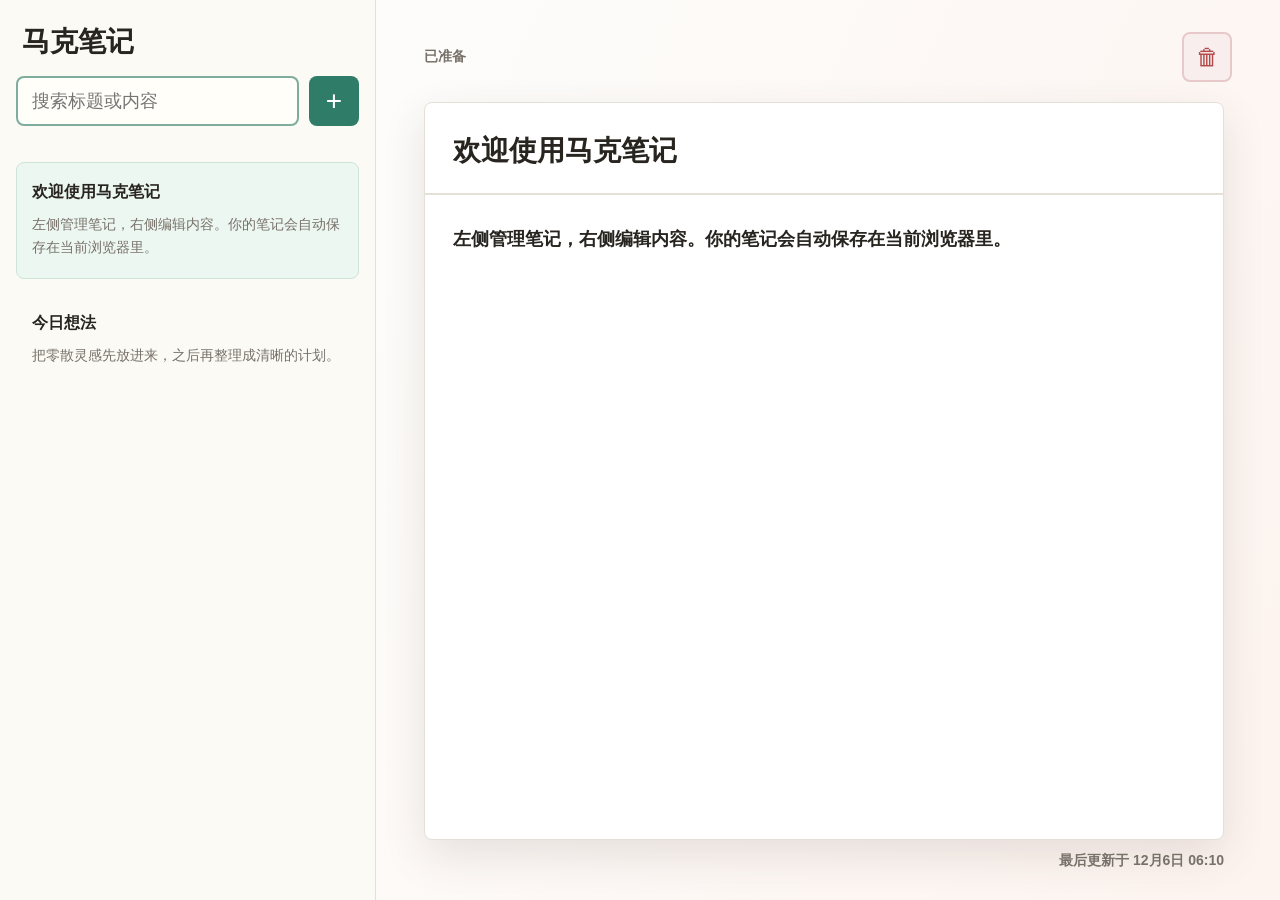
==== index.html @ b6f9044c "第一个可用版本" ====
<!doctype html>
<html lang="zh-CN">
  <head>
    <meta charset="UTF-8" />
    <meta name="viewport" content="width=device-width, initial-scale=1.0" />
    <title>马克笔记</title>
    <link rel="stylesheet" href="./styles.css" />
  </head>
  <body>
    <div class="app-shell">
      <aside class="note-sidebar" aria-label="笔记侧边栏">
        <h1>马克笔记</h1>

        <div class="note-tools">
          <label class="search-box">
            <span class="sr-only">搜索标题或内容</span>
            <input id="searchInput" type="search" placeholder="搜索标题或内容" />
          </label>
          <button id="newNoteBtn" class="icon-button icon-button--add" type="button" title="新建笔记" aria-label="新建笔记">
            +
          </button>
        </div>

        <nav id="noteList" class="note-list" aria-label="笔记列表"></nav>
      </aside>

      <main class="note-workspace">
        <header class="workspace-topbar">
          <span id="saveState" class="save-state">已准备</span>
          <button id="deleteNoteBtn" class="icon-button icon-button--danger" type="button" title="删除笔记" aria-label="删除笔记">
            🗑
          </button>
        </header>

        <article class="note-paper" aria-label="笔记内容">
          <label class="title-field">
            <span class="sr-only">笔记标题</span>
            <input id="titleInput" type="text" placeholder="未命名笔记" />
          </label>

          <label class="content-field">
            <span class="sr-only">笔记内容</span>
            <textarea id="contentInput" placeholder="开始记录..."></textarea>
          </label>
        </article>

        <p id="noteMeta" class="note-meta">暂无内容</p>
      </main>
    </div>

    <template id="noteItemTemplate">
      <button class="note-card" type="button">
        <strong class="note-card__title"></strong>
        <span class="note-card__preview"></span>
      </button>
    </template>

    <script src="./app.js"></script>
  </body>
</html>
---- styles.css ----
:root {
  color-scheme: light;
  --page: #f8f7f2;
  --sidebar: #fbfaf5;
  --paper: #ffffff;
  --text: #282520;
  --muted: #777169;
  --line: #e4e0d7;
  --green: #2f7d68;
  --green-soft: #edf7f2;
  --danger: #b34848;
  --danger-soft: #f8eeee;
  --shadow: 0 16px 44px rgba(64, 52, 39, 0.12);
  font-family: "Microsoft YaHei", "PingFang SC", "Noto Sans SC", sans-serif;
}

* {
  box-sizing: border-box;
}

html,
body {
  margin: 0;
  min-height: 100%;
  background: var(--page);
  color: var(--text);
}

button,
input,
textarea {
  font: inherit;
}

.app-shell {
  display: grid;
  grid-template-columns: 376px minmax(0, 1fr);
  min-height: 100vh;
}

.note-sidebar {
  min-width: 0;
  padding: 28px 16px;
  background: var(--sidebar);
  border-right: 1px solid var(--line);
}

.note-sidebar h1 {
  margin: 0 0 20px 6px;
  font-size: 28px;
  line-height: 1;
}

.note-tools {
  display: grid;
  grid-template-columns: minmax(0, 1fr) 50px;
  gap: 10px;
  margin-bottom: 36px;
}

.search-box input {
  width: 100%;
  height: 50px;
  padding: 0 14px;
  border: 2px solid rgba(47, 125, 104, 0.62);
  border-radius: 8px;
  background: #fffef9;
  color: var(--text);
  font-size: 18px;
  outline: none;
}

.search-box input:focus {
  border-color: var(--green);
  box-shadow: 0 0 0 3px rgba(47, 125, 104, 0.16);
}

.icon-button {
  display: inline-grid;
  width: 50px;
  height: 50px;
  place-items: center;
  border: 0;
  border-radius: 8px;
  cursor: pointer;
  font-size: 28px;
  line-height: 1;
}

.icon-button--add {
  background: var(--green);
  color: #ffffff;
}

.icon-button--danger {
  border: 2px solid #e8c9c9;
  background: var(--danger-soft);
  color: var(--danger);
  font-size: 23px;
}

.note-list {
  display: grid;
  gap: 14px;
}

.note-card {
  width: 100%;
  display: grid;
  gap: 10px;
  padding: 18px 15px;
  border: 1px solid transparent;
  border-radius: 8px;
  background: transparent;
  color: inherit;
  text-align: left;
  cursor: pointer;
}

.note-card.is-active {
  border-color: #cde5d9;
  background: var(--green-soft);
}

.note-card__title {
  font-size: 16px;
  line-height: 1.4;
}

.note-card__preview {
  color: var(--muted);
  font-size: 14px;
  line-height: 1.65;
  display: -webkit-box;
  -webkit-box-orient: vertical;
  -webkit-line-clamp: 2;
  overflow: hidden;
}

.note-workspace {
  min-width: 0;
  padding: 32px 48px 28px;
  background:
    linear-gradient(115deg, rgba(255, 255, 255, 0.7), rgba(255, 242, 238, 0.72)),
    var(--page);
}

.workspace-topbar {
  display: flex;
  align-items: center;
  justify-content: space-between;
  margin-bottom: 20px;
}

.save-state,
.note-meta {
  color: var(--muted);
  font-size: 14px;
  font-weight: 600;
}

.note-paper {
  overflow: hidden;
  max-width: 800px;
  min-height: calc(100vh - 166px);
  border: 1px solid var(--line);
  border-radius: 8px;
  background: var(--paper);
  box-shadow: var(--shadow);
}

.title-field,
.content-field {
  display: block;
}

.title-field input,
.content-field textarea {
  width: 100%;
  border: 0;
  background: transparent;
  color: var(--text);
  outline: none;
}

.title-field input {
  min-height: 92px;
  padding: 24px 28px 18px;
  border-bottom: 2px solid var(--line);
  font-size: 28px;
  font-weight: 800;
}

.content-field textarea {
  min-height: calc(100vh - 260px);
  padding: 28px;
  resize: none;
  font-size: 18px;
  font-weight: 600;
  line-height: 1.8;
}

.note-meta {
  max-width: 800px;
  margin: 12px 0 0;
  text-align: right;
}

.sr-only {
  position: absolute;
  width: 1px;
  height: 1px;
  padding: 0;
  margin: -1px;
  overflow: hidden;
  clip: rect(0, 0, 0, 0);
  white-space: nowrap;
  border: 0;
}

@media (max-width: 820px) {
  .app-shell {
    grid-template-columns: 1fr;
  }

  .note-sidebar {
    border-right: 0;
    border-bottom: 1px solid var(--line);
  }

  .note-workspace {
    padding: 22px 16px 28px;
  }

  .note-paper {
    min-height: 480px;
  }

  .content-field textarea {
    min-height: 340px;
  }
}
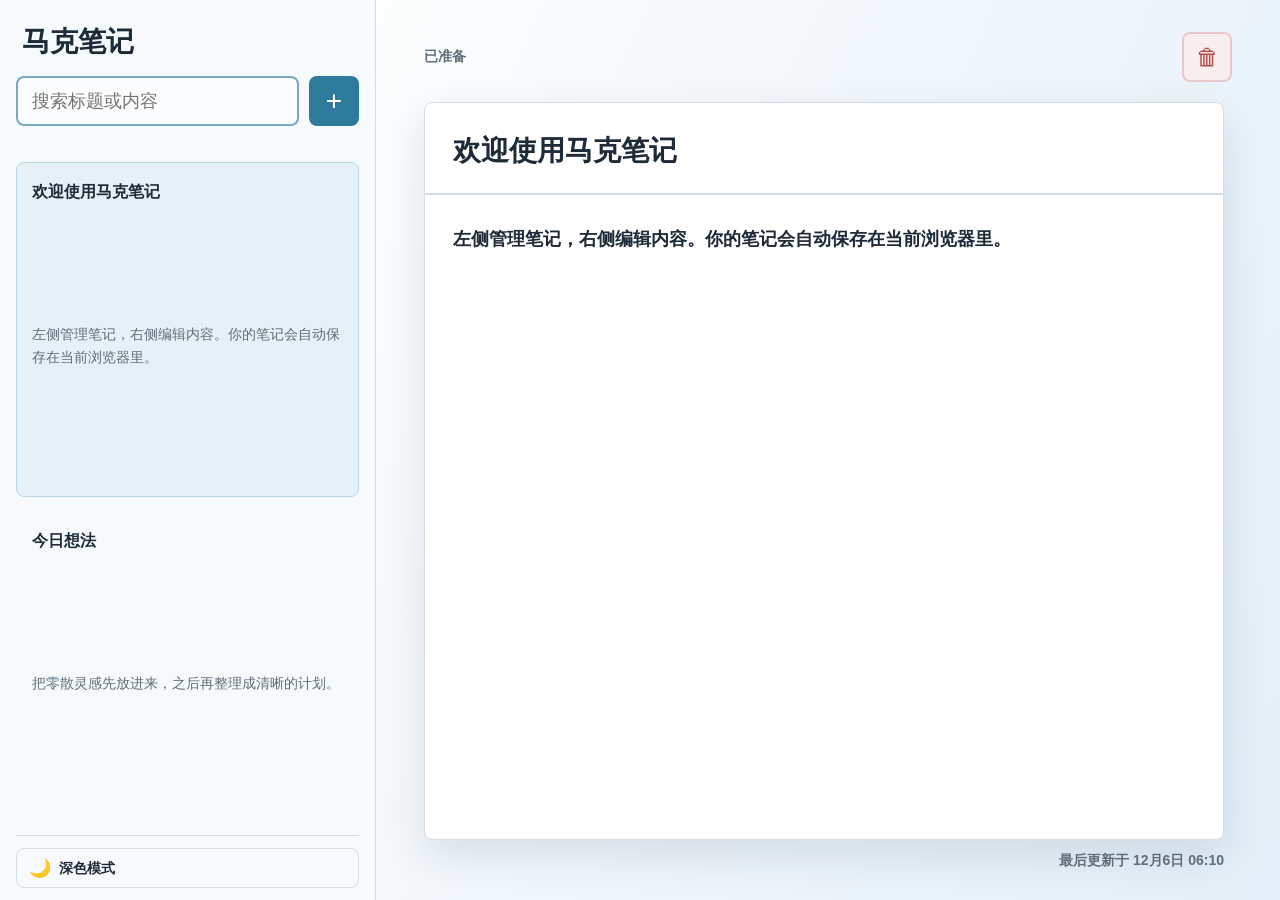
==== commit 23d42a97: "feat: add theme toggle (light/dark mode) at sidebar bottom-left Add a theme toggle button in the sid" ====
--- a/index.html
+++ b/index.html
@@ -22,6 +22,13 @@
         </div>
 
         <nav id="noteList" class="note-list" aria-label="笔记列表"></nav>
+
+        <div class="theme-toggle-wrapper">
+          <button id="themeToggle" class="theme-toggle" type="button" title="切换主题" aria-label="切换浅色/深色主题">
+            <span class="theme-toggle__icon" aria-hidden="true">🌙</span>
+            <span class="theme-toggle__label">深色模式</span>
+          </button>
+        </div>
       </aside>
 
       <main class="note-workspace">
--- a/styles.css
+++ b/styles.css
@@ -1,17 +1,32 @@
-:root {
+﻿:root {
   color-scheme: light;
-  --page: #f8f7f2;
-  --sidebar: #fbfaf5;
+  --page: #f5f8fa;
+  --sidebar: #f7fafc;
   --paper: #ffffff;
-  --text: #282520;
-  --muted: #777169;
-  --line: #e4e0d7;
-  --green: #2f7d68;
-  --green-soft: #edf7f2;
+  --text: #1f2a38;
+  --muted: #5f6d7a;
+  --line: #d5dee6;
+  --blue: #2d7a9a;
+  --blue-soft: #e6f0f7;
   --danger: #b34848;
   --danger-soft: #f8eeee;
-  --shadow: 0 16px 44px rgba(64, 52, 39, 0.12);
+  --shadow: 0 16px 44px rgba(25, 50, 70, 0.12);
   font-family: "Microsoft YaHei", "PingFang SC", "Noto Sans SC", sans-serif;
+}
+
+[data-theme="dark"] {
+  color-scheme: dark;
+  --page: #121a22;
+  --sidebar: #162029;
+  --paper: #1e2a36;
+  --text: #e1e8ef;
+  --muted: #8895a5;
+  --line: #2a3848;
+  --blue: #4a9fc7;
+  --blue-soft: #1a2a38;
+  --danger: #cf7777;
+  --danger-soft: #2d1e1e;
+  --shadow: 0 16px 44px rgba(0, 0, 0, 0.5);
 }
 
 * {
@@ -40,9 +55,12 @@
 
 .note-sidebar {
   min-width: 0;
-  padding: 28px 16px;
+  padding: 28px 16px 12px;
   background: var(--sidebar);
   border-right: 1px solid var(--line);
+  display: flex;
+  flex-direction: column;
+  gap: 0;
 }
 
 .note-sidebar h1 {
@@ -62,17 +80,17 @@
   width: 100%;
   height: 50px;
   padding: 0 14px;
-  border: 2px solid rgba(47, 125, 104, 0.62);
-  border-radius: 8px;
-  background: #fffef9;
+  border: 2px solid rgba(45, 122, 154, 0.62);
+  border-radius: 8px;
+  background: #fafcfe;
   color: var(--text);
   font-size: 18px;
   outline: none;
 }
 
 .search-box input:focus {
-  border-color: var(--green);
-  box-shadow: 0 0 0 3px rgba(47, 125, 104, 0.16);
+  border-color: var(--blue);
+  box-shadow: 0 0 0 3px rgba(45, 122, 154, 0.16);
 }
 
 .icon-button {
@@ -88,7 +106,7 @@
 }
 
 .icon-button--add {
-  background: var(--green);
+  background: var(--blue);
   color: #ffffff;
 }
 
@@ -102,6 +120,8 @@
 .note-list {
   display: grid;
   gap: 14px;
+  flex: 1;
+  overflow-y: auto;
 }
 
 .note-card {
@@ -118,8 +138,8 @@
 }
 
 .note-card.is-active {
-  border-color: #cde5d9;
-  background: var(--green-soft);
+  border-color: #bdd6e8;
+  background: var(--blue-soft);
 }
 
 .note-card__title {
@@ -140,9 +160,14 @@
 .note-workspace {
   min-width: 0;
   padding: 32px 48px 28px;
-  background:
-    linear-gradient(115deg, rgba(255, 255, 255, 0.7), rgba(255, 242, 238, 0.72)),
-    var(--page);
+  background: var(--page);
+  background-image:
+    linear-gradient(115deg, rgba(255, 255, 255, 0.7), rgba(220, 235, 248, 0.72));
+}
+
+[data-theme="dark"] .note-workspace {
+  background-image:
+    linear-gradient(115deg, rgba(30, 42, 54, 0.85), rgba(18, 26, 34, 0.92));
 }
 
 .workspace-topbar {
@@ -240,3 +265,64 @@
     min-height: 340px;
   }
 }
+
+.theme-toggle-wrapper {
+  margin-top: 12px;
+  padding-top: 12px;
+  border-top: 1px solid var(--line);
+}
+
+.theme-toggle {
+  display: flex;
+  align-items: center;
+  gap: 8px;
+  width: 100%;
+  padding: 10px 12px;
+  border: 1px solid var(--line);
+  border-radius: 8px;
+  background: transparent;
+  color: var(--text);
+  cursor: pointer;
+  font-size: 14px;
+  line-height: 1;
+  transition: background 0.2s;
+}
+
+.theme-toggle:hover {
+  background: var(--blue-soft);
+  border-color: var(--blue);
+}
+
+.theme-toggle__icon {
+  font-size: 18px;
+  line-height: 1;
+}
+
+.theme-toggle__label {
+  font-weight: 600;
+}
+
+@media (max-width: 820px) {
+  .theme-toggle-wrapper {
+    margin-bottom: 4px;
+  }
+}
+ 
+ [data-theme="dark"] .search-box input {
+   background: var(--paper);
+   border-color: var(--line);
+ }
+ 
+ [data-theme="dark"] .search-box input:focus {
+   box-shadow: 0 0 0 3px rgba(74, 159, 199, 0.25);
+ }
+ 
+ [data-theme="dark"] .icon-button--danger {
+   border-color: #4a3030;
+   background: var(--danger-soft);
+ }
+ 
+ [data-theme="dark"] .note-card.is-active {
+   border-color: #2e4a5e;
+ }
+ 
